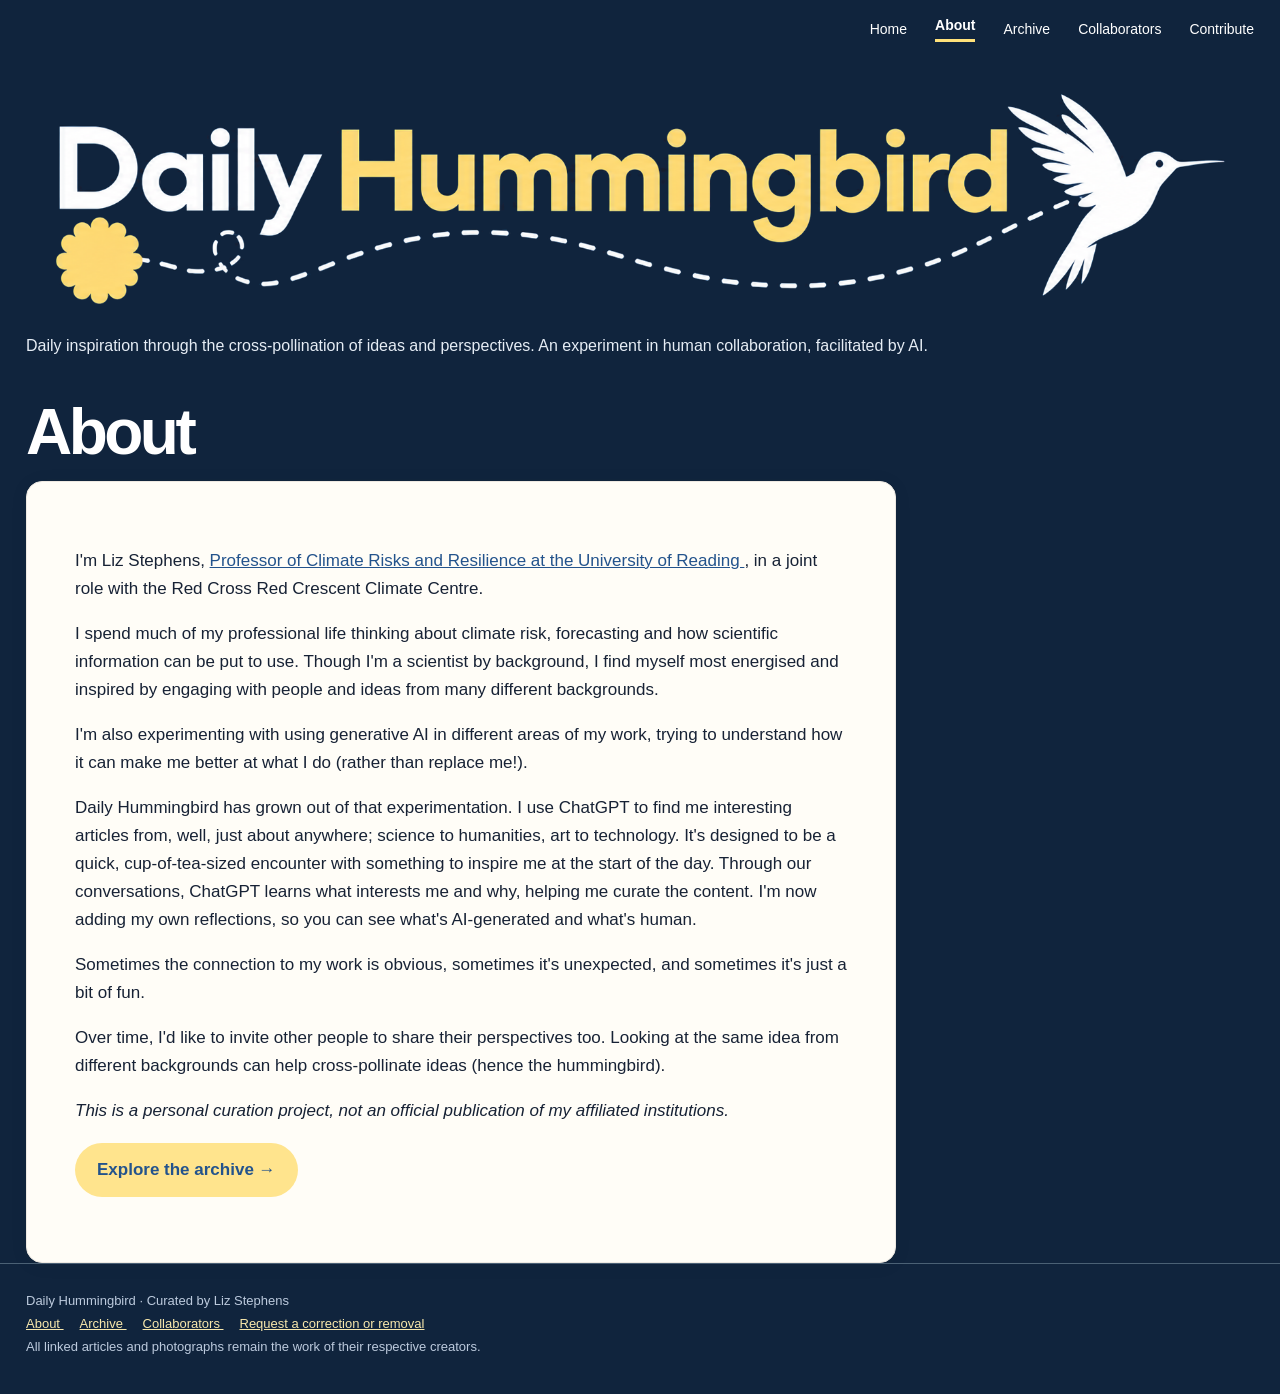
==== about.html @ 97ff9793 "Use transparent desktop and mobile hummingbird masthead assets" ====
<!doctype html>
<html lang="en">
  <head>
    <meta charset="utf-8">
    <meta name="viewport" content="width=device-width, initial-scale=1">
    <meta name="theme-color" content="#10243d">
    <link rel="stylesheet" href="styles.css">
    <title>
      About · Daily Hummingbird
    </title>
  </head>
  <body>
    <header>
      <nav class="topnav wrap" aria-label="Main navigation">
        <a href="index.html" data-nav="home">
          Home
        </a>
        <a href="about.html" data-nav="about">
          About
        </a>
        <a href="archive.html" data-nav="archive">
          Archive
        </a>
        <a href="collaborators.html" data-nav="collaborators">
          Collaborators
        </a>
        <a href="index.html#coming-soon">
          Contribute
        </a>
      </nav>
      <section class="masthead">
        <div class="wrap mast-inner">
          <div class="mast-words mast-image-words">
            <picture class="mast-banner">
              <source media="(max-width: 650px)" srcset="assets/hummingbird-mobile-transparent.png">
              <img src="assets/hummingbird-desktop-transparent.png" alt="Daily Hummingbird" width="1880" height="405">
            </picture>
            <p>Daily inspiration through the cross-pollination of ideas and perspectives. An experiment in human collaboration, facilitated by AI.</p>
          </div>
        </div>
      </section>
    </header>
    <main class="wrap">
      <h2 class="page-title">
        About
      </h2>
      <article class="copy-panel">
        <p>
          I'm Liz Stephens,
          <a href="https://research.reading.ac.uk/meteorology/people/liz-stephens/" target="_blank" rel="noopener noreferrer">
            Professor of Climate Risks and Resilience at the University of Reading
          </a>
          , in a joint role with the Red Cross Red Crescent Climate Centre.
        </p>
        <p>
          I spend much of my professional life thinking about climate risk, forecasting and how scientific information can be put to use. Though I'm a scientist by background, I find myself most energised and inspired by engaging with people and ideas from many different backgrounds.
        </p>
        <p>
          I'm also experimenting with using generative AI in different areas of my work, trying to understand how it can make me better at what I do (rather than replace me!).
        </p>
        <p>
          Daily Hummingbird has grown out of that experimentation. I use ChatGPT to find me interesting articles from, well, just about anywhere; science to humanities, art to technology. It's designed to be a quick, cup-of-tea-sized encounter with something to inspire me at the start of the day. Through our conversations, ChatGPT learns what interests me and why, helping me curate the content. I'm now adding my own reflections, so you can see what's AI-generated and what's human.
        </p>
        <p>
          Sometimes the connection to my work is obvious, sometimes it's unexpected, and sometimes it's just a bit of fun.
        </p>
        <p>
          Over time, I'd like to invite other people to share their perspectives too. Looking at the same idea from different backgrounds can help cross-pollinate ideas (hence the hummingbird).
        </p>
        <p>
          <em>
            This is a personal curation project, not an official publication of my affiliated institutions.
          </em>
        </p>
        <p>
          <a href="archive.html" class="pill">
            Explore the archive →
          </a>
        </p>
      </article>
    </main>
    <footer>
      <div class="wrap">
        Daily Hummingbird · Curated by Liz Stephens
        <br>
        <a href="about.html">
          About
        </a>
        <a href="archive.html">
          Archive
        </a>
        <a href="collaborators.html">
          Collaborators
        </a>
        <a href="contact.html">
          Request a correction or removal
        </a>
        <br>
        All linked articles and photographs remain the work of their respective creators.
      </div>
    </footer>
    <script>
      document.querySelector('[data-nav="about"]').setAttribute('aria-current','page')
    </script>
  </body>
</html>
---- styles.css ----
:root{--ink:#171b20;--violet:#665078;--green:#5a7854;--yellow:#ffd84e;--bg:#faf9f5;--line:#e5e0d9}*{box-sizing:border-box}body{margin:0;background:var(--bg);color:var(--ink);font-family:Arial,Helvetica,sans-serif}a{color:inherit}a:focus-visible,button:focus-visible,input:focus-visible{outline:3px solid #865aaa;outline-offset:3px}.wrap{max-width:1280px;margin:auto;padding:0 26px}.topnav{display:flex;justify-content:flex-end;align-items:center;gap:28px;min-height:58px;font-size:14px}.topnav a{text-decoration:none;color:#483e50}.topnav a[aria-current=page]{font-weight:700;border-bottom:3px solid var(--yellow);padding-bottom:6px}.masthead{background:linear-gradient(110deg,#fffbee 0%,#fffdf8 48%,#e9e6e7 100%);border-bottom:7px solid white;overflow:hidden}.mast-inner{min-height:245px;display:flex;align-items:center;position:relative}.mast-words{position:relative;z-index:2;max-width:670px;padding:30px 0}.mast-words h1{font-size:clamp(41px,5.4vw,76px);letter-spacing:-.065em;font-weight:500;line-height:1.03;margin:0 0 16px;white-space:nowrap}.mast-words p{line-height:1.4;margin:0;color:#61516e;max-width:660px;font-size:clamp(12px,1.3vw,16px)}.mast-illustration{position:absolute;right:-50px;top:0;width:54%;height:100%;background-image:url('assets/hummingbird-banner.png');background-size:cover;background-position:center;opacity:.96}.mast-illustration:before{content:'';position:absolute;inset:0;background:linear-gradient(90deg,#fffbee 0%,transparent 42%)}.mast-inner:after{content:'';position:absolute;bottom:-65px;left:29%;width:210px;height:120px;border-radius:50%;background:#cae0ad70;transform:rotate(-15deg)}main{padding-top:28px;padding-bottom:48px}.feature,.small-card,.copy-panel{background:#fff;border:1px solid #eee9e2;border-radius:16px;box-shadow:0 2px 18px #302b2410;overflow:hidden}.feature{display:grid;grid-template-columns:52% 48%;min-height:460px}.feature-image{position:relative;min-height:445px;background:#e8e7df}.feature-image img{height:100%;width:100%;object-fit:cover;display:block}.visual-placeholder{height:100%;min-height:220px;display:flex;align-items:center;justify-content:center;background:linear-gradient(160deg,#b4cfdb,#708f9e 60%,#a1b9a8);color:#fff;position:relative;overflow:hidden}.visual-placeholder:after{content:'≈ ≈ ≈';font-size:66px;letter-spacing:.3em;position:absolute;bottom:5%;left:8%;color:#dcecf0b0}.visual-placeholder span{font-family:Georgia,serif;font-size:clamp(30px,5vw,72px);opacity:.85}.visual-caption{position:absolute;bottom:0;background:#fffdf7e8;left:0;right:0;padding:8px 12px;font-size:11px;color:#514d55}.visual-caption a{color:#514d55}.feature-content{padding:clamp(24px,3vw,45px);display:flex;flex-direction:column;align-items:flex-start}.kicker{font-size:12px;letter-spacing:.22em;text-transform:uppercase;color:#557049;font-weight:700}.kicker:after{content:'';display:block;width:48px;height:3px;background:var(--yellow);margin:14px 0 23px}.feature h2{font-weight:500;font-size:clamp(33px,3.8vw,58px);letter-spacing:-.055em;line-height:1.03;margin:0 0 17px}.feature .summary{font-size:clamp(16px,1.65vw,20px);color:#51475c;line-height:1.47;margin:0 0 22px}.thoughts{border-top:1px solid var(--line);padding-top:19px;width:100%;margin-bottom:22px}.thoughts h3{margin:0 0 12px;color:#885ab2;text-transform:uppercase;letter-spacing:.2em;font-size:12px}.thoughts p{margin:0;line-height:1.45;color:#3f3348;font-size:clamp(17px,1.65vw,22px)}.pill{display:inline-block;background:var(--yellow);padding:13px 22px;border-radius:40px;text-decoration:none;font-weight:700;white-space:normal}.pill:hover{background:#f5c831}.feature .pill{margin-top:auto}.meta{color:#6a6870;font-size:12px;margin:10px 0}.below{display:grid;grid-template-columns:1fr 1fr;gap:18px;margin-top:18px}.small-card{padding:24px;min-height:235px}.small-card h3{margin:0 0 20px;font-size:12px;text-transform:uppercase;letter-spacing:.21em;color:#60734d}.small-card h3.purple{color:#875db5}.archive-preview{display:flex;gap:21px}.archive-preview .thumb{width:36%;min-height:165px;border-radius:9px;overflow:hidden;flex-shrink:0}.archive-preview .thumb img{width:100%;height:100%;object-fit:cover}.archive-preview h4{font-weight:500;font-size:24px;letter-spacing:-.04em;margin:4px 0 10px}.archive-preview p,.small-card p{line-height:1.5;color:#675a72;margin:0 0 14px}.small-card a{color:#45633b;font-weight:bold;text-decoration:none}.seed{font-size:65px;color:#7d9a70;margin:0 22px 0 5px}.coming{display:flex;gap:12px;align-items:center}.archive-tags{display:flex;flex-wrap:wrap;gap:10px;margin:30px 0}.tag{border:1px solid #d8d3df;background:white;color:#61516e;text-decoration:none;border-radius:32px;padding:8px 13px;font-size:13px}.tag:hover{border-color:#907cad;background:#f5f1f8}footer{border-top:1px solid var(--line);padding:25px 0 35px;font-size:13px;color:#625d62;line-height:1.8}footer a{margin-right:16px}.page-title{font-size:clamp(35px,5vw,64px);letter-spacing:-.055em;font-weight:500;margin:15px 0 12px}.lead{font-size:19px;max-width:750px;color:#5b4f61;line-height:1.55}.archive-controls{margin:25px 0;display:flex;gap:12px;flex-wrap:wrap}input[type=search]{padding:13px 15px;border:1px solid #d2cddd;border-radius:8px;background:#fff;min-width:280px;font-size:15px}.entry-grid{display:grid;grid-template-columns:repeat(2,minmax(0,1fr));gap:18px}.entry{background:#fff;border:1px solid #ece7e0;padding:22px;border-radius:14px}.entry h2{font-size:29px;font-weight:500;letter-spacing:-.03em;margin:8px 0}.entry p{line-height:1.5}.entry .thumb{height:210px;margin:-22px -22px 16px}.entry .thumb img{width:100%;height:100%;object-fit:cover;border-radius:14px 14px 0 0}.entry blockquote{margin:13px 0;padding:12px 15px;border-left:3px solid #9972ba;background:#f9f6fb}.copy-panel{padding:clamp(24px,4vw,48px);max-width:870px;line-height:1.65}.copy-panel p{font-size:17px}.fine{font-size:12px;color:#6a6470}.hidden{display:none!important}@media(max-width:850px){.mast-words{max-width:68%}.mast-words h1{white-space:normal}.mast-illustration{width:55%;right:-80px}.feature{grid-template-columns:1fr}.feature-image{height:310px;min-height:310px}.below{grid-template-columns:1fr}}@media(max-width:520px){.wrap{padding:0 17px}.topnav{min-height:50px;gap:15px;font-size:12px}.mast-inner{min-height:225px}.mast-words{max-width:90%;padding:26px 0 90px}.mast-words h1{font-size:43px}.mast-words p{font-size:12px;max-width:320px}.mast-illustration{opacity:.5;width:85%;right:-155px;background-position:center}.mast-illustration:before{background:linear-gradient(90deg,#fffbee 5%,transparent 85%)}.feature-image{height:250px;min-height:250px}.feature-content{padding:23px}.below{gap:12px}.small-card{padding:18px}.archive-preview .thumb{width:35%;min-height:135px}.entry-grid{grid-template-columns:1fr}.coming{align-items:flex-start}}

/* Editorial provenance labels: only change requested for the featured story. */
.discovery{width:100%;margin:0 0 19px}.section-heading{display:flex;align-items:baseline;gap:10px;flex-wrap:wrap;margin-bottom:12px}.section-heading h3{margin:0;font-size:14px;font-weight:750;letter-spacing:.015em;color:#4d6c48}.source-label{font-size:10px;text-transform:uppercase;letter-spacing:.13em;color:#77717e;font-weight:700}.discovery .summary{margin:0!important}.thoughts .section-heading h3{color:#885ab2;font-size:14px;text-transform:none;letter-spacing:0}.thoughts .section-heading{margin-bottom:12px}.archive-discovery strong,.entry blockquote strong{font-size:14px}.archive-discovery small,.entry blockquote small{font-size:11px;letter-spacing:.02em;color:#736e76;font-weight:normal}.archive-discovery p{color:#594c60}

/* Publication identity: navy wrapper; consistent warm feature. */
:root{--ink:#111c2b;--bg:#10243d;--line:#4b6175;--yellow:#ffe48d}
body{background:var(--bg);color:#fff;font-family:Arial,Helvetica,sans-serif}
.topnav a{color:#fff}.topnav a[aria-current=page]{border-color:#ffe17a}
.masthead{background:transparent;border-bottom:0}.mast-inner{min-height:235px;align-items:flex-start}.mast-words{padding:34px 0 15px;max-width:100%;z-index:2}.mast-words h1{font-weight:800;font-size:clamp(42px,6.3vw,88px);letter-spacing:-.065em;white-space:normal;margin:0}.mast-words h1 em{font-style:normal;color:#ffe17a}.mast-words p{color:#e6edf5;font-size:clamp(12px,1.3vw,16px);max-width:700px;line-height:1.5;margin-top:38px}.mast-inner:after{display:none}.flight-art{position:absolute;inset:0;width:100%;height:100%;z-index:1;pointer-events:none;overflow:visible}
.feature{background:#ffe8a1;color:#121925;border:0;display:grid;grid-template-columns:1fr 1fr;min-height:0;box-shadow:none;border-radius:11px}
.feature-content{grid-column:1;grid-row:1;padding:32px;justify-content:flex-start}.feature-image{grid-column:2;grid-row:1;min-height:330px;margin:28px 28px 28px 0;border-radius:6px;overflow:hidden;background:#e5dbc0}.feature-image img{height:100%;object-fit:cover}.feature h2{font-weight:750;font-size:clamp(36px,4.3vw,62px);letter-spacing:-.04em;margin:6px 0 18px}.feature .kicker{color:#17253b;font-weight:500;letter-spacing:.08em}.feature .kicker:after{display:none}.feature-deck{font-size:clamp(17px,2vw,24px);line-height:1.5}.feature-content .pill{margin-top:18px;background:#10243d;color:#fff;align-self:flex-start}.topic-tags{display:flex;gap:8px;flex-wrap:wrap;margin-bottom:14px}.topic-tags .tag{background:#fff5d1;border-color:#d4bb77;color:#202638;padding:5px 11px}.feature-details{grid-column:1/-1;display:grid;grid-template-columns:1fr 1fr;gap:30px;padding:28px 32px 15px;border-top:1px solid #c6af73;margin:0 24px}.feature-details .discovery,.feature-details .thoughts{width:auto;border:0;padding:0;margin:0 0 14px}.feature-details .thoughts{border-left:1px solid #c6af73;padding-left:28px}.feature-details .section-heading{display:block}.feature-details .section-heading h3{color:#151d2d!important;text-transform:none!important;letter-spacing:-.02em!important;font-size:27px!important;margin:0 0 5px!important}.feature-details .source-label{display:block;color:#4a4850;font-size:11px}.feature-details .summary,.feature-details .thoughts p{font-size:16px;color:#172232;line-height:1.62}.feature>.meta{grid-column:1/-1;margin:0;padding:4px 32px 25px;color:#4f4c4d}.feature>.meta a{color:#172637}
.below .small-card{background:transparent;color:white;border:1px solid #4c6178;box-shadow:none}.below .small-card h3,.below .small-card h3.purple{color:white;font-size:26px;letter-spacing:-.03em;text-transform:none}.archive-preview h4{font-weight:750}.archive-preview p,.small-card p{color:#d9e2ed}.small-card a{color:#ffe17a}.archive-tags .tag{color:#1d2735}.small-card .seed{color:#ffe17a}footer{color:#bccadd}footer a{color:#f8e8ac}.page-title{font-weight:750}.lead{color:#dbe6ef}.entry,.copy-panel{color:#172235;background:#fffdf7}.entry h2{font-weight:750}.entry .tag{color:#1c2730}.fine{color:#b2b8c4}.entry .fine{color:#555}.copy-panel a{color:#23538c}
@media(max-width:850px){.mast-inner{min-height:220px}.flight-art{opacity:.9}.mast-words p{margin-top:40px}.feature-image{min-height:270px;margin:20px}.feature-content{padding:24px}.feature-details{gap:16px;margin:0 14px;padding:20px 12px}}
@media(max-width:620px){.mast-inner{min-height:205px}.mast-words{padding-top:34px}.mast-words h1{font-size:clamp(40px,9vw,63px)}.mast-words p{margin-top:38px;max-width:93%}.flight-art{top:18px;height:160px}.feature{grid-template-columns:1fr}.feature-content,.feature-image,.feature-details,.feature>.meta{grid-column:1}.feature-content{grid-row:1}.feature-image{grid-row:2;margin:0 18px 18px;min-height:220px}.feature-details{grid-row:3;grid-template-columns:1fr}.feature-details .thoughts{border-left:0;border-top:1px solid #c6af73;padding:15px 0 0}.feature>.meta{grid-row:4}.below{grid-template-columns:1fr}}

/* Masthead refinements: keep dashed flight underline clear of curator credit */
.mast-inner{min-height:260px}
.mast-words{padding-top:28px;padding-bottom:32px}
.mast-words h1{font-weight:650!important;font-size:clamp(42px,5.8vw,78px)!important;line-height:1.06}
.mast-words p{position:relative;z-index:3;margin-top:65px!important;max-width:800px}
.flight-art{top:-3px;height:205px;overflow:visible}
@media(max-width:620px){.mast-inner{min-height:255px}.mast-words h1{font-size:clamp(36px,8vw,56px)!important}.mast-words p{margin-top:65px!important}.flight-art{top:22px;height:145px}}

/* Brand masthead letter spacing */
.mast-words h1{letter-spacing:.012em!important}

/* Original story first; reflections hidden until readers choose to reveal them. */
.original-heading{font-size:15px;letter-spacing:.02em;margin:9px 0 5px;color:#23344c}
.feature-deck{margin:6px 0 12px}
.source-links{display:flex;flex-wrap:wrap;gap:8px 16px;line-height:1.6;font-size:14px;margin:3px 0 12px}
.source-links a{color:#173a64;text-underline-offset:3px}
.feature-details{align-items:start}
.reveal{min-width:0;border:1px solid #c9af70;border-radius:8px;overflow:hidden;background:#fff0bd;color:#18253a}
.reveal summary{cursor:pointer;list-style:none;display:flex;align-items:center;justify-content:space-between;gap:12px;padding:17px 19px}
.reveal summary::-webkit-details-marker{display:none}
.reveal summary:focus-visible{outline:3px solid #805a98;outline-offset:-3px}
.reveal-title{font-size:25px;font-weight:700;line-height:1.2}
.reveal-title small{font-size:11px;letter-spacing:.035em;font-weight:500;display:block;margin-top:6px;color:#4f5260}
.reveal-action{white-space:nowrap;border:1px solid #63718a;border-radius:25px;padding:7px 11px;font-size:13px;font-weight:650}
.reveal-action span[aria-hidden]{display:inline-block;margin-left:4px;transition:transform .2s}
.reveal-open{display:none}
.reveal[open] .reveal-open{display:inline}
.reveal[open] .reveal-closed{display:none}
.reveal[open] .reveal-action span[aria-hidden]{transform:rotate(180deg)}
.reveal-body{border-top:1px solid #c9af70;padding:5px 19px 18px}
.reveal-body p{font-size:16px;line-height:1.65;margin:12px 0 0}
.entry .original-heading{margin:12px 0 3px}
.entry .source-links{margin:8px 0 14px}
.archive-reveals{display:grid;gap:10px;margin:14px 0}
.entry .reveal{background:#fff3cb}
.entry .reveal-title{font-size:20px}
.entry .reveal summary{padding:13px 15px}
.entry .reveal-body{padding:3px 15px 15px}
@media(max-width:620px){.feature-details{grid-template-columns:1fr}.reveal-title{font-size:22px}.reveal summary{padding:15px}}

/* Keep the two collapsible cards independent of the previous open-column styles. */
.feature-details .reveal.discovery,.feature-details .reveal.thoughts{width:100%;margin:0;padding:0;border:1px solid #c9af70;border-radius:8px}
.feature-details .reveal.thoughts{border-left:1px solid #c9af70}
.feature-details .reveal .reveal-body p{font-size:16px;line-height:1.65;margin:12px 0 0;color:#18253a}
@media(max-width:620px){.feature-details .reveal.thoughts{padding:0;border:1px solid #c9af70}}

/* Collaborators: a responsive deck with a highlighted first card. */
.collaborator-grid{display:grid;grid-template-columns:repeat(3,minmax(0,1fr));gap:22px;align-items:stretch;margin:30px 0 18px}
.collaborator-card{background:#fffdf7;border-radius:12px;overflow:hidden;color:#172235;box-shadow:0 4px 15px #00000014;display:flex;flex-direction:column;min-height:370px}
.collaborator-card.founder{background:#ffe8a1}
.collaborator-photo{height:235px;background:#e8e8e4;display:flex;align-items:center;justify-content:center;overflow:hidden}
.collaborator-card.founder .collaborator-photo{background:#f2d78b}
.collaborator-photo img{width:100%;height:100%;object-fit:cover}
.collaborator-photo.placeholder span{font-size:54px;font-weight:600;color:#765b24;letter-spacing:.1em}
.collaborator-info{padding:22px 24px 25px}
.collaborator-info h3{font-size:27px;line-height:1.15;margin:0 0 11px;letter-spacing:-.035em}
.collaborator-info h3 a{text-decoration:none;border-bottom:1px solid currentColor}
.collaborator-info h3 a:hover{text-decoration:underline}
.collaborator-info p{margin:0 0 8px;line-height:1.45;font-size:15px}
.collaborator-info .affiliation{font-size:13px;color:#48576a}
.collaborator-note{display:block;font-size:11px;letter-spacing:.13em;text-transform:uppercase;font-weight:700;margin-top:19px;color:#35455c}
@media(max-width:900px){.collaborator-grid{grid-template-columns:repeat(2,minmax(0,1fr))}}
@media(max-width:600px){.collaborator-grid{grid-template-columns:1fr}.collaborator-photo{height:240px}.mast-words h1{font-size:clamp(33px,7.8vw,52px)!important}}

/* Reflection cards form a two-column deck where space allows; any number of
   approved contributor cards can follow AI Reflection and My Thoughts. */
.feature-details{display:grid;grid-template-columns:repeat(2,minmax(0,1fr));align-items:start;gap:18px}
.feature-details .reveal.discovery,.feature-details .reveal.thoughts,.feature-details .reveal.contributor{width:100%;margin:0;padding:0;border:1px solid #c9af70;border-radius:8px}
.feature-details .reveal.contributor{background:#fff0bd}
.archive-reveals{display:grid;grid-template-columns:repeat(2,minmax(0,1fr));align-items:start;gap:12px}
@media(max-width:700px){.feature-details,.archive-reveals{grid-template-columns:1fr}}

/* Static masthead artwork, with a separate mobile composition. */
.mast-inner{min-height:0;display:block}
.mast-image-words{padding:8px 0 27px;max-width:100%;width:100%}
.mast-banner{display:block;width:100%}
.mast-banner img{display:block;width:100%;height:auto;object-fit:contain}
.mast-image-words p{margin:0!important;max-width:900px;line-height:1.5}
@media(max-width:650px){
 .mast-image-words{padding:8px 0 24px}
 .mast-banner{width:100%}
 .mast-image-words p{margin:0!important}
}

/* Full-bleed static masthead: do not constrain banner to .wrap max-width. */
.masthead .mast-inner.wrap{max-width:none;padding-left:0;padding-right:0;width:100%}
.masthead .mast-image-words{padding:0 0 22px!important;width:100%;max-width:none}
.masthead .mast-banner{width:100%;max-width:none;display:block;line-height:0}
.masthead .mast-banner img{display:block;width:100%;max-width:100%;height:auto;object-fit:contain}
.masthead .mast-image-words p{padding:0 26px;margin:0 auto!important;max-width:1280px}
@media(max-width:650px){.masthead .mast-image-words p{padding:0 17px}}
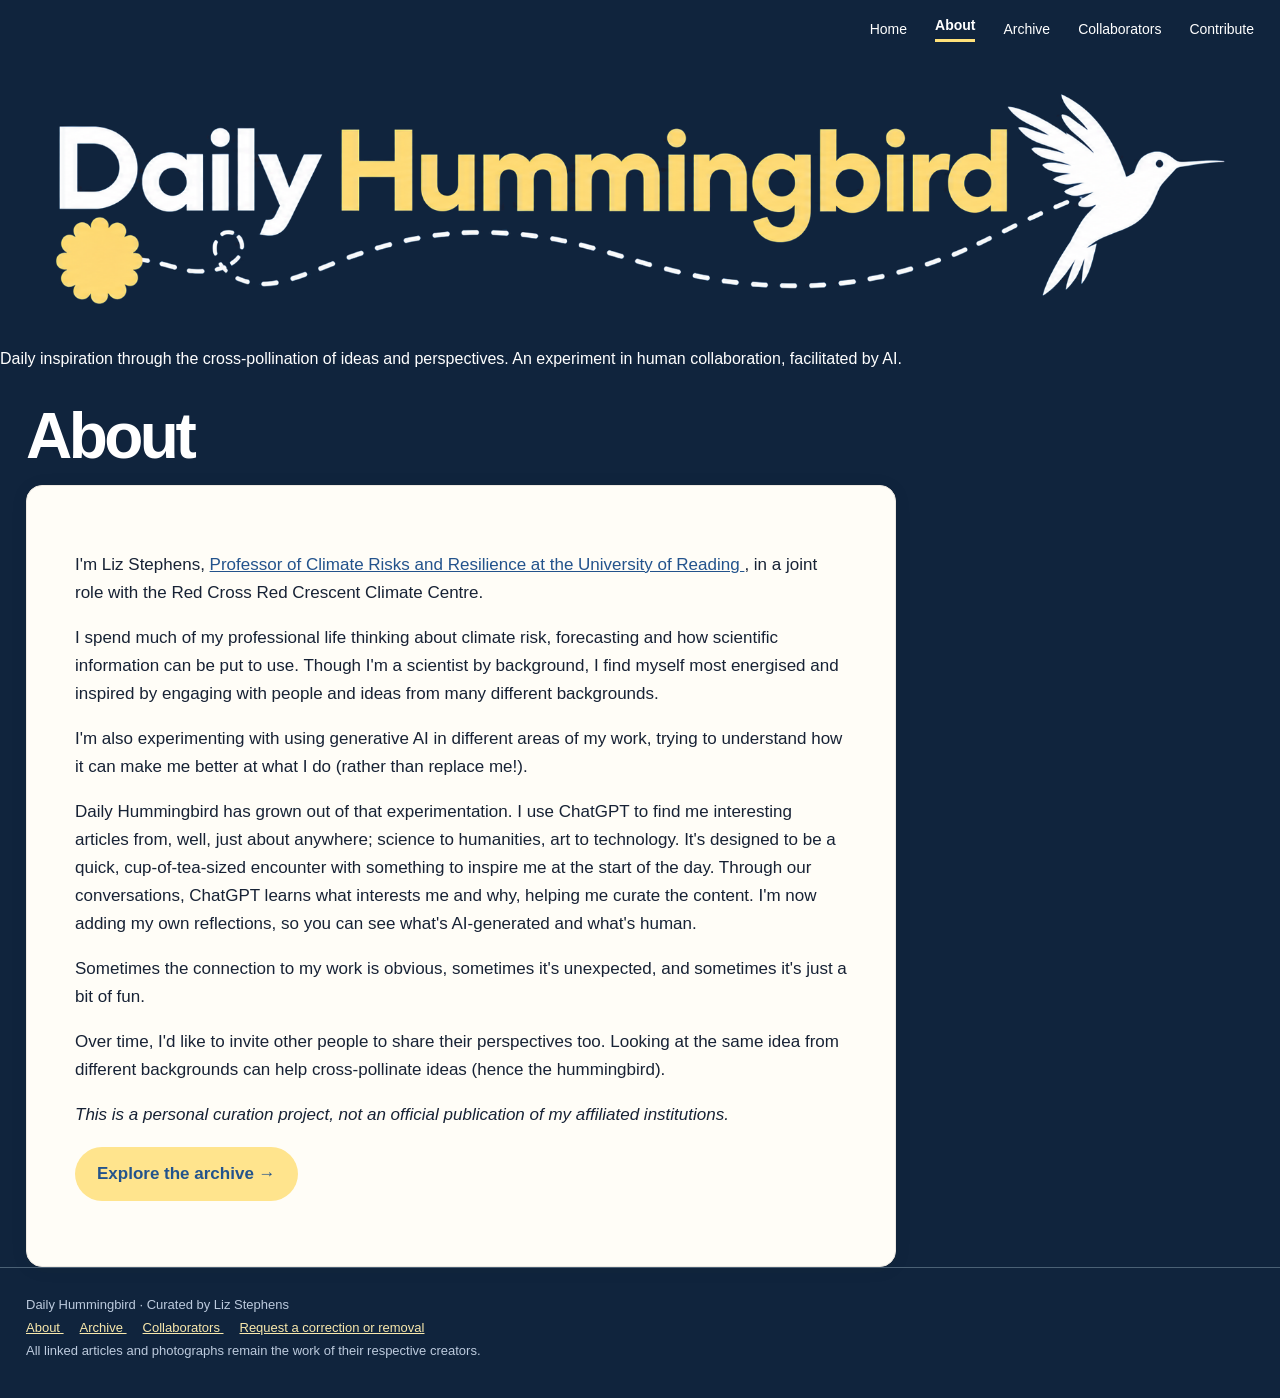
==== commit ff7fedb1: "Remove legacy masthead layout constraints and size image responsively" ====
--- a/about.html
+++ b/about.html
@@ -29,14 +29,12 @@
         </a>
       </nav>
       <section class="masthead">
-        <div class="wrap mast-inner">
-          <div class="mast-words mast-image-words">
-            <picture class="mast-banner">
-              <source media="(max-width: 650px)" srcset="assets/hummingbird-mobile-transparent.png">
-              <img src="assets/hummingbird-desktop-transparent.png" alt="Daily Hummingbird" width="1880" height="405">
-            </picture>
-            <p>Daily inspiration through the cross-pollination of ideas and perspectives. An experiment in human collaboration, facilitated by AI.</p>
-          </div>
+        <div class="responsive-masthead">
+          <picture class="responsive-masthead-picture">
+            <source media="(max-width: 650px)" srcset="assets/hummingbird-mobile-transparent.png">
+            <img src="assets/hummingbird-desktop-transparent.png" alt="Daily Hummingbird" style="display:block;width:100%;max-width:100%;height:auto;">
+          </picture>
+          <p class="responsive-masthead-tagline">Daily inspiration through the cross-pollination of ideas and perspectives. An experiment in human collaboration, facilitated by AI.</p>
         </div>
       </section>
     </header>
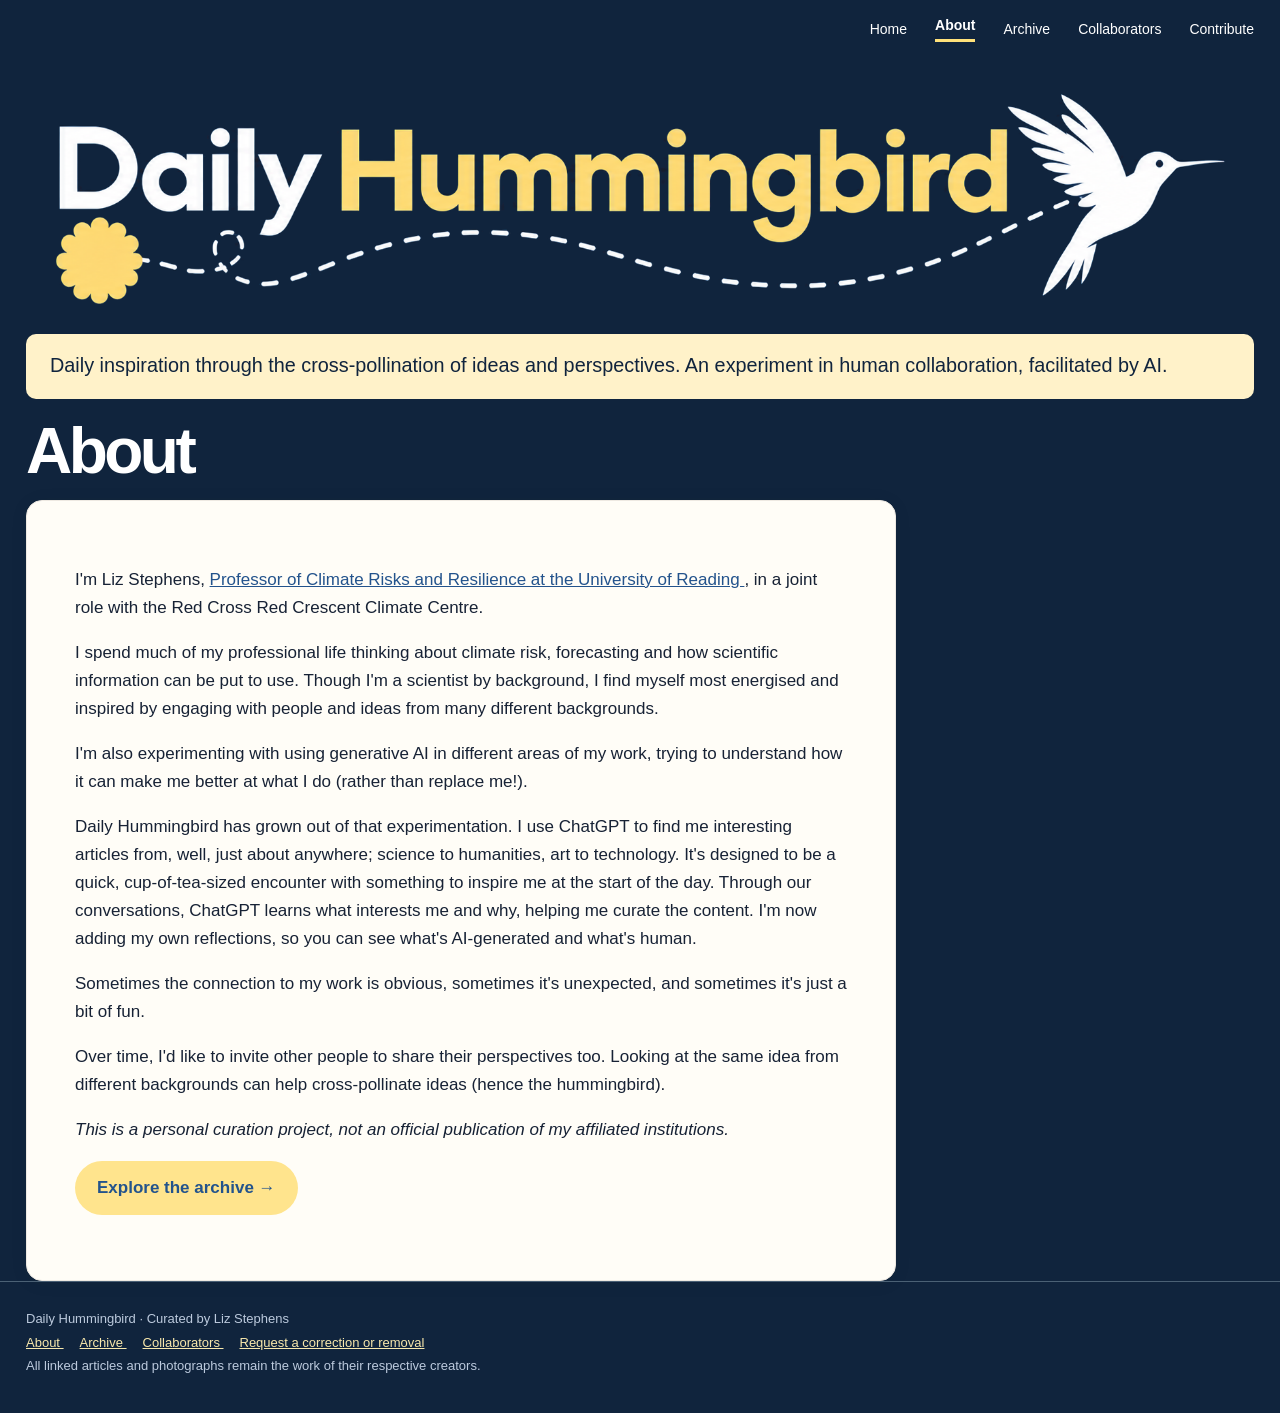
==== commit b569a302: "Set navy hummingbird favicon on every page" ====
--- a/about.html
+++ b/about.html
@@ -4,6 +4,7 @@
     <meta charset="utf-8">
     <meta name="viewport" content="width=device-width, initial-scale=1">
     <meta name="theme-color" content="#10243d">
+    <link rel="icon" type="image/svg+xml" href="assets/favicon.svg">
     <link rel="stylesheet" href="styles.css">
     <title>
       About · Daily Hummingbird
--- a/styles.css
+++ b/styles.css
@@ -106,3 +106,108 @@
 .masthead .mast-banner img{display:block;width:100%;max-width:100%;height:auto;object-fit:contain}
 .masthead .mast-image-words p{padding:0 26px;margin:0 auto!important;max-width:1280px}
 @media(max-width:650px){.masthead .mast-image-words p{padding:0 17px}}
+
+/* Isolated full-width masthead, without legacy wrap/word constraints */
+.responsive-masthead{display:block;width:100%;max-width:none;margin:0;padding:0}
+.responsive-masthead-picture{display:block;width:100%;max-width:none;line-height:0}
+.responsive-masthead-picture img{display:block;width:100%;max-width:100%;height:auto}
+.responsive-masthead-tagline{box-sizing:border-box;width:100%;max-width:1280px;margin:0 auto;padding:0 26px 22px;color:#e6edf5;font-size:clamp(12px,1.3vw,16px);line-height:1.5}
+@media(max-width:650px){.responsive-masthead-tagline{padding:0 17px 22px}}
+
+/* October editorial refinement: quieter, unboxed perspectives */
+.feature .kicker{font-size:13px;letter-spacing:.055em;text-transform:none;margin:0 0 10px;color:#39445b}
+.feature .feature-deck{font-size:clamp(17px,1.65vw,21px);line-height:1.63;margin:20px 0 17px}
+.feature .feature-details{border-top:0;margin:0 24px;padding:22px 12px 17px;gap:16px 28px}
+.feature-details .reveal.discovery,.feature-details .reveal.thoughts,.feature-details .reveal.contributor,
+.archive-reveals .reveal{border:0;border-radius:9px;background:#fff1c5;overflow:hidden;box-shadow:none}
+.reveal summary{padding:20px 23px;min-height:78px;transition:background-color .18s}
+.reveal summary:hover{background:#fff6d8}
+.reveal-title,.entry .reveal-title{font-size:clamp(20px,2.1vw,24px);font-weight:600;letter-spacing:-.025em}
+.reveal-title small{display:none}
+.reveal-action{font-size:25px;line-height:1;padding:0;border:0;border-radius:0;font-weight:400;display:inline-block;transition:transform .18s;flex-shrink:0}
+.reveal[open] .reveal-action{transform:rotate(180deg)}
+.reveal-body{border-top:1px solid #dfcea2;padding:0 23px 19px}
+.feature-details .reveal .reveal-body p{font-size:16px;line-height:1.72;max-width:65ch}
+.feature .feature-image{background:transparent;border-radius:0;overflow:visible;display:flex;flex-direction:column;min-height:0;height:auto}
+.feature .feature-image>img{display:block;width:100%;height:auto;max-height:440px;object-fit:cover;border-radius:9px}
+.feature .visual-caption{position:static;display:block;background:transparent;padding:9px 2px 0;color:#6e654f;font-size:11px;line-height:1.4}
+.feature .visual-caption a{color:#6e654f;text-decoration:none;border-bottom:1px solid #c9b888}
+.feature .visual-caption a:hover{text-decoration:underline}
+@media(max-width:700px){.feature .feature-details{grid-template-columns:1fr;margin:0 12px;padding:14px 6px 12px}.reveal summary{min-height:66px;padding:17px 18px}.feature .feature-image{margin:0 18px 18px}.feature .feature-image>img{max-height:none}}
+
+/* Homepage secondary panels: soft navy surfaces without borders */
+.below .small-card{background:#203751;border:0;box-shadow:none;border-radius:12px}
+.below .small-card:hover{background:#253d58}
+
+/* Final editorial spacing and disclosure refinements */
+.feature-content h2{margin-bottom:5px}
+.feature .feature-deck{margin-top:8px}
+.feature .topic-tags{margin-bottom:0}
+.feature .source-links{font-size:clamp(17px,1.65vw,21px);line-height:1.63;margin-top:4px}
+.feature .source-links a{font-size:inherit}
+.reveal summary{align-items:center}
+.reveal-action{display:flex;align-items:center;justify-content:center;width:24px;height:24px;line-height:1;flex-shrink:0}
+.reveal-action svg{display:block;width:20px;height:20px}
+
+/* Compact editorial collaborator profiles */
+.collaborator-grid-refined{display:grid;grid-template-columns:repeat(2,minmax(0,1fr));gap:20px;align-items:stretch;margin:24px 0 42px}
+.collaborator-grid-refined .collaborator-profile{display:flex;flex-direction:row;align-items:flex-start;gap:18px;min-height:0;padding:25px;background:#203751;color:#f8fbff;border:0;border-radius:12px;box-shadow:none}
+.collaborator-grid-refined .collaborator-avatar{display:block;flex:0 0 76px;width:76px;height:76px;object-fit:cover;border-radius:50%;background:#354d68}
+.collaborator-grid-refined .collaborator-info{padding:0;min-width:0}
+.collaborator-grid-refined .collaborator-note{display:block;margin:0 0 10px;color:#c7d4e2;font-size:11px;font-weight:600;letter-spacing:.07em;text-transform:uppercase;line-height:1.35}
+.collaborator-grid-refined .collaborator-info h3{margin:0 0 8px;font-size:23px;line-height:1.18;font-weight:650;letter-spacing:-.025em}
+.collaborator-grid-refined .collaborator-info h3 a{text-decoration:none;border-bottom:0;color:inherit}
+.collaborator-grid-refined .collaborator-info h3 a:hover{text-decoration:underline;text-underline-offset:4px}
+.collaborator-grid-refined .collaborator-info p:not(.collaborator-note){margin:0;font-size:14px;line-height:1.55;color:#dce5ef}
+@media(max-width:760px){.collaborator-grid-refined{grid-template-columns:1fr;gap:14px}.collaborator-grid-refined .collaborator-profile{padding:20px;gap:16px}.collaborator-grid-refined .collaborator-avatar{width:66px;height:66px;flex-basis:66px}}
+
+/* Final collaborators layout: compact cards in a growing three-column grid. */
+.collaborator-grid-refined{grid-template-columns:repeat(3,minmax(0,1fr));gap:18px;align-items:stretch}
+.collaborator-grid-refined .collaborator-profile{padding:20px;gap:14px}
+.collaborator-grid-refined .collaborator-avatar{width:64px;height:64px;flex:0 0 64px}
+.collaborator-grid-refined .collaborator-info h3{font-size:21px;font-weight:600}
+.collaborator-grid-refined .collaborator-info h3 a{text-decoration:none;border-bottom:0}
+.collaborator-grid-refined .collaborator-info h3 a:hover,.collaborator-grid-refined .collaborator-info h3 a:focus-visible{text-decoration:underline;text-underline-offset:4px}
+@media(max-width:980px){.collaborator-grid-refined{grid-template-columns:repeat(2,minmax(0,1fr))}}
+@media(max-width:650px){.collaborator-grid-refined{grid-template-columns:1fr}.collaborator-grid-refined .collaborator-avatar{width:56px;height:56px;flex-basis:56px}}
+
+/* Unified editorial rhythm across home and archive */
+.responsive-masthead-tagline{font-size:clamp(16px,1.55vw,21px);line-height:1.5;padding-bottom:25px}
+.feature{color:#10243d}
+.feature .feature-content{padding:32px}
+.feature .feature-content h2,.feature .feature-deck,.feature .source-links,.feature .kicker{color:#10243d}
+.feature .feature-image{margin:28px 32px 28px 0}
+.feature .feature-details{margin:0;padding:18px 32px 18px;gap:16px 24px}
+.feature .feature-deck{margin-top:8px}
+.feature .source-links a{color:#10243d}
+.entry-grid{display:grid;grid-template-columns:1fr;gap:24px}
+.archive-feature{width:100%}
+.archive-feature .feature-image>img{max-height:440px}
+.archive-feature .meta{font-size:12px}
+@media(max-width:700px){
+ .responsive-masthead-tagline{font-size:16px;padding:0 17px 24px}
+ .feature .feature-content{padding:23px}
+ .feature .feature-image{margin:0 23px 20px}
+ .feature .feature-details{margin:0;padding:10px 23px 18px;grid-template-columns:1fr}
+}
+
+/* Tagline as a quiet editorial strip aligned with the main feature card. */
+.responsive-masthead-tagline{
+  box-sizing:border-box;
+  width:calc(100% - 52px);
+  max-width:1228px;
+  margin:0 auto 0;
+  padding:17px 24px 18px;
+  background:#fff2c9;
+  border-radius:10px;
+  color:#10243d;
+  font-size:clamp(16px,1.55vw,20px);
+  line-height:1.5;
+}
+@media(max-width:520px){
+  .responsive-masthead-tagline{
+    width:calc(100% - 34px);
+    padding:15px 17px 16px;
+    font-size:16px;
+  }
+}
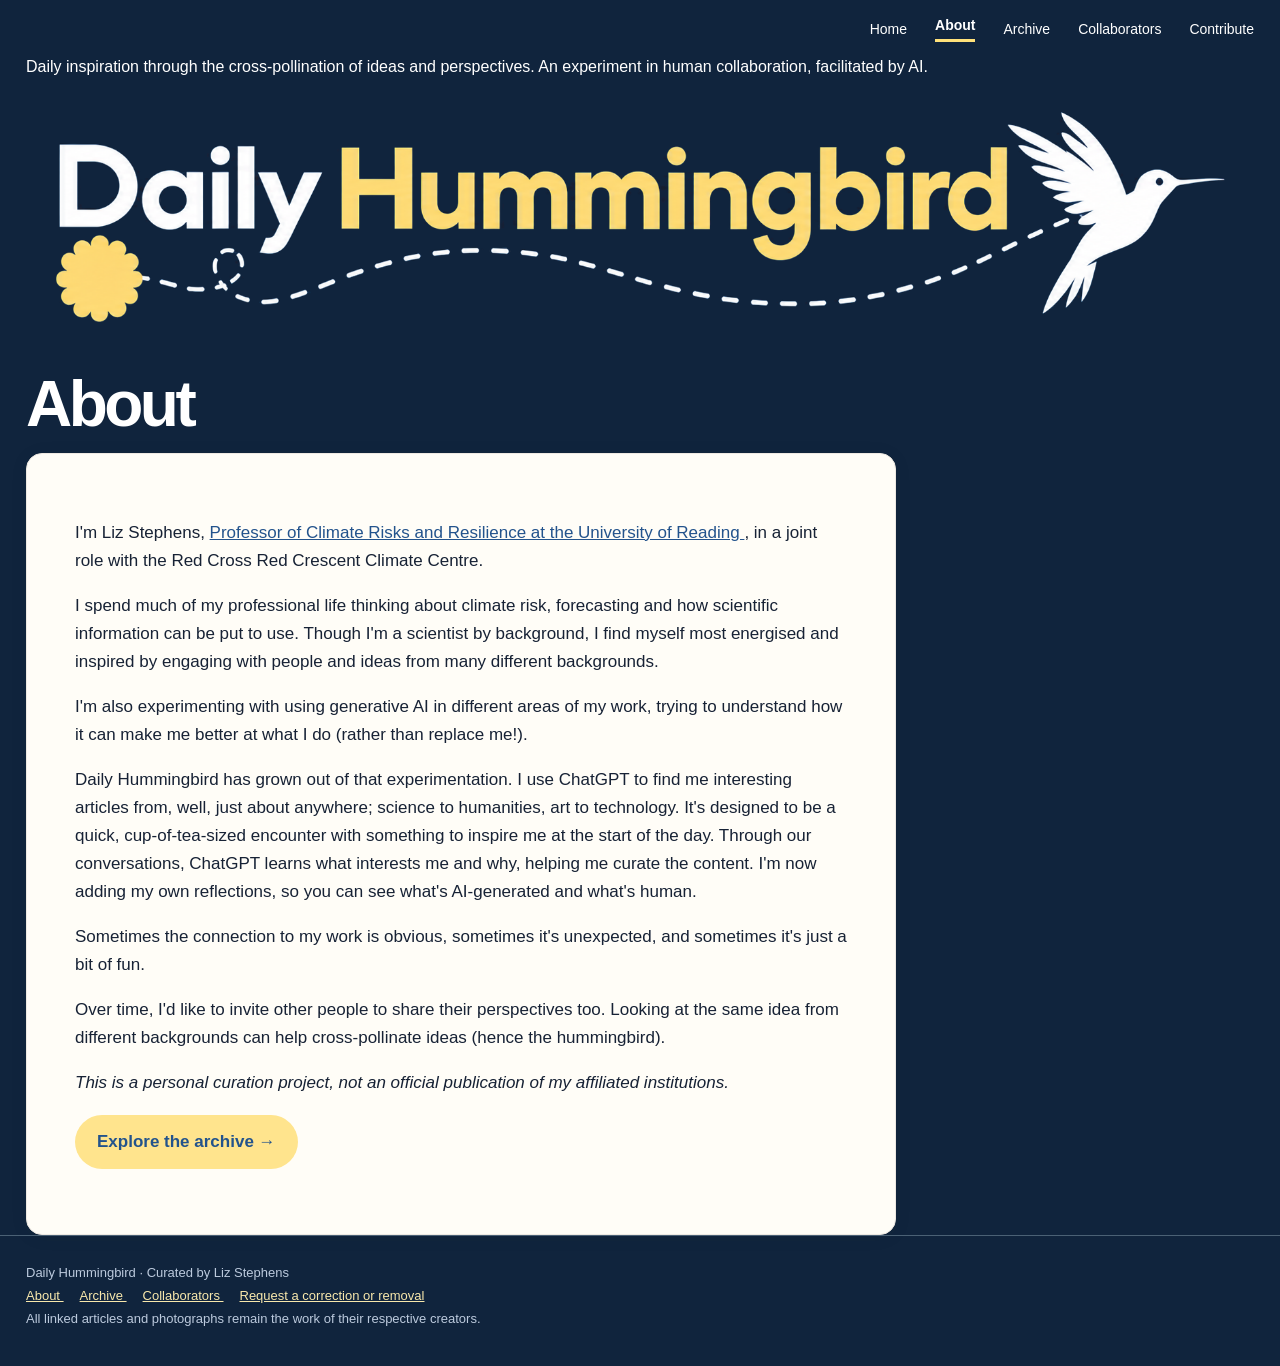
==== commit 0441106d: "Move italic tagline beneath main navigation" ====
--- a/about.html
+++ b/about.html
@@ -29,13 +29,14 @@
           Contribute
         </a>
       </nav>
+      <p class="header-tagline wrap">Daily inspiration through the cross-pollination of ideas and perspectives. An experiment in human collaboration, facilitated by AI.</p>
       <section class="masthead">
         <div class="responsive-masthead">
           <picture class="responsive-masthead-picture">
             <source media="(max-width: 650px)" srcset="assets/hummingbird-mobile-transparent.png">
             <img src="assets/hummingbird-desktop-transparent.png" alt="Daily Hummingbird" style="display:block;width:100%;max-width:100%;height:auto;">
           </picture>
-          <p class="responsive-masthead-tagline">Daily inspiration through the cross-pollination of ideas and perspectives. An experiment in human collaboration, facilitated by AI.</p>
+          
         </div>
       </section>
     </header>
--- a/styles.css
+++ b/styles.css
@@ -211,3 +211,16 @@
     font-size:16px;
   }
 }
+
+/* Archive topic bubbles: immediate, compact navigation without search chrome. */
+.archive-topic-bubbles{display:flex;flex-wrap:wrap;gap:12px;align-items:center;margin:30px 0 28px}
+.archive-bubble{display:inline-flex;align-items:center;justify-content:center;min-height:43px;padding:10px 20px;border-radius:999px;color:#10243d;text-decoration:none;font-size:15px;font-weight:600;line-height:1.2;text-transform:capitalize;border:2px solid transparent;transition:transform .15s,filter .15s}
+.archive-bubble:hover{transform:translateY(-2px);filter:brightness(1.04)}
+.archive-bubble:focus-visible{outline:3px solid #ffe8a1;outline-offset:3px}
+.archive-bubble-0{background:#ffe8a1}
+.archive-bubble-1{background:#cde6dd}
+.archive-bubble-2{background:#dfd2ef}
+.archive-bubble-3{background:#f2cfc9}
+.archive-bubble-4{background:#d4dff3}
+.archive-bubble.is-active{border-color:#fff;box-shadow:0 0 0 2px #10243d inset}
+@media(max-width:600px){.archive-topic-bubbles{gap:9px;margin:23px 0}.archive-bubble{font-size:14px;min-height:40px;padding:9px 15px}}
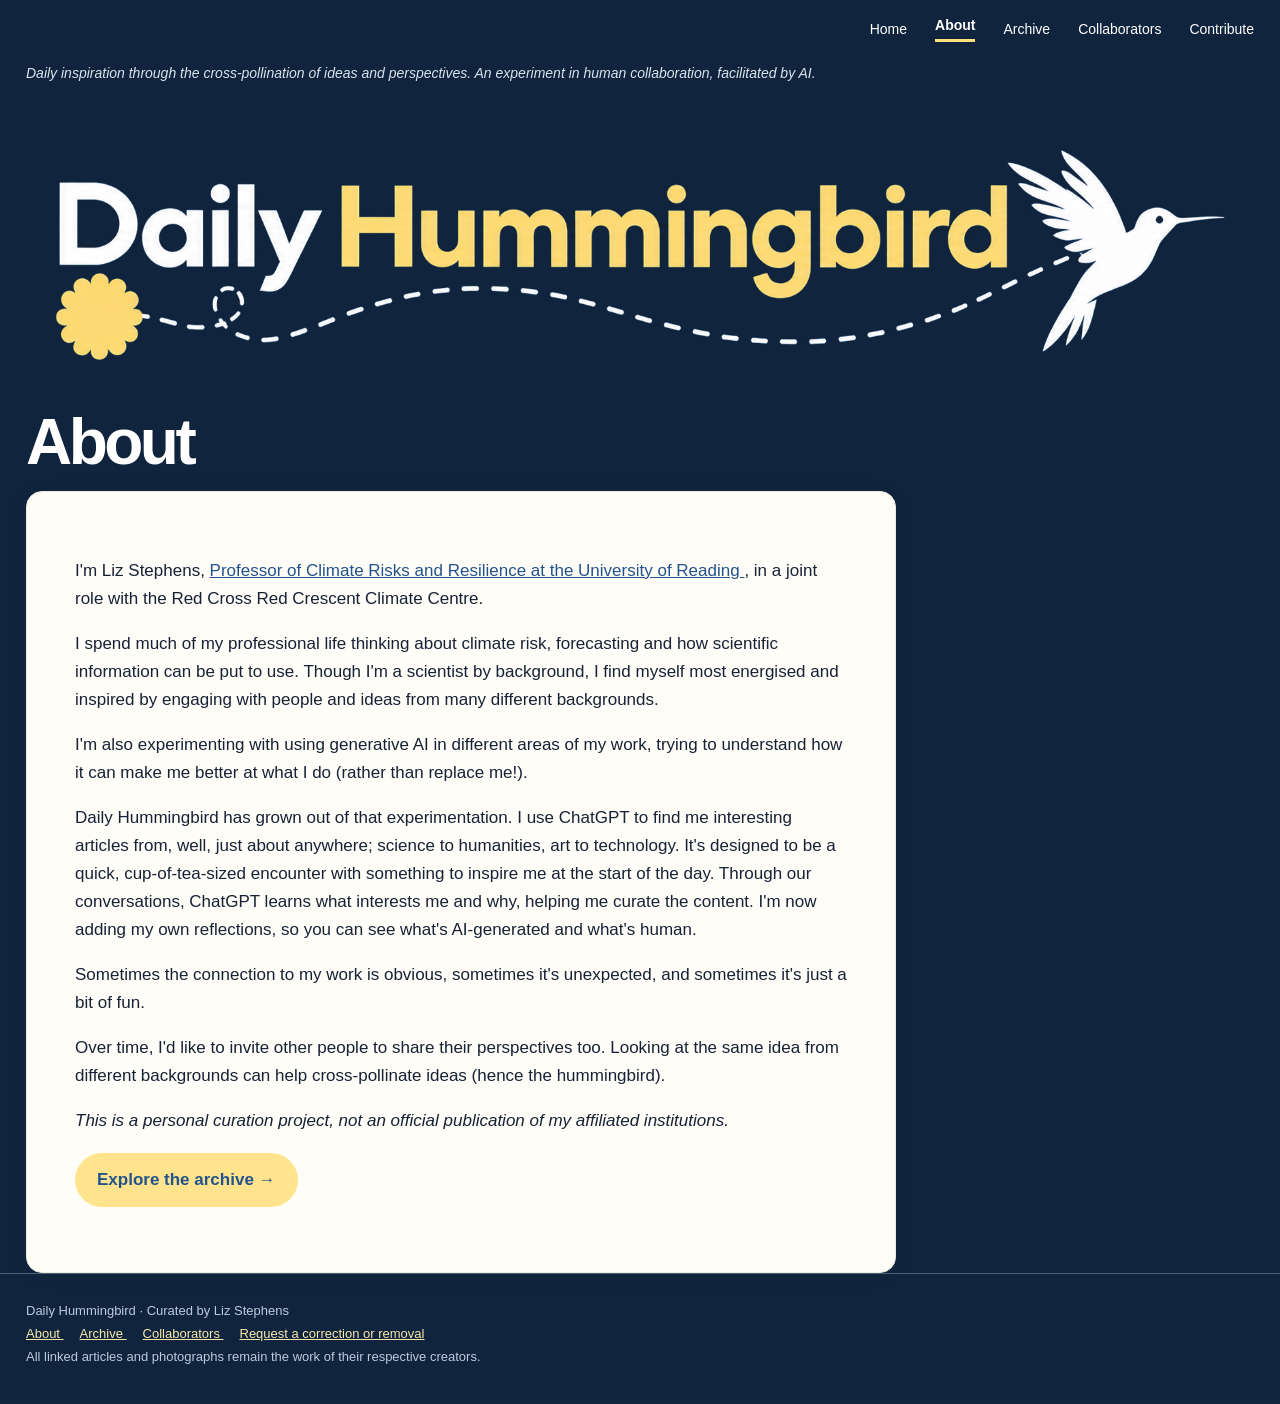
==== commit 2d6aa8c9: "Bust cached stylesheet for updated italic tagline" ====
--- a/about.html
+++ b/about.html
@@ -5,7 +5,7 @@
     <meta name="viewport" content="width=device-width, initial-scale=1">
     <meta name="theme-color" content="#10243d">
     <link rel="icon" type="image/svg+xml" href="assets/favicon.svg">
-    <link rel="stylesheet" href="styles.css">
+    <link rel="stylesheet" href="styles.css?v=20261029-2313">
     <title>
       About · Daily Hummingbird
     </title>
--- a/styles.css
+++ b/styles.css
@@ -224,3 +224,12 @@
 .archive-bubble-4{background:#d4dff3}
 .archive-bubble.is-active{border-color:#fff;box-shadow:0 0 0 2px #10243d inset}
 @media(max-width:600px){.archive-topic-bubbles{gap:9px;margin:23px 0}.archive-bubble{font-size:14px;min-height:40px;padding:9px 15px}}
+
+/* Editorial header: italic tagline beneath navigation, before brand artwork */
+.header-tagline.wrap{max-width:1280px;margin:0 auto;padding:5px 26px 0;color:#d8e3ed;font-style:italic;font-size:clamp(15px,1.45vw,18px);line-height:1.5;font-weight:400}
+.masthead .responsive-masthead{padding-top:30px}
+@media(max-width:650px){.header-tagline.wrap{padding:9px 17px 0;font-size:15px}.masthead .responsive-masthead{padding-top:24px}}
+
+/* Match italic tagline to top navigation link size. */
+.header-tagline.wrap{font-size:14px;font-style:italic}
+@media(max-width:650px){.header-tagline.wrap{font-size:12px;font-style:italic}}
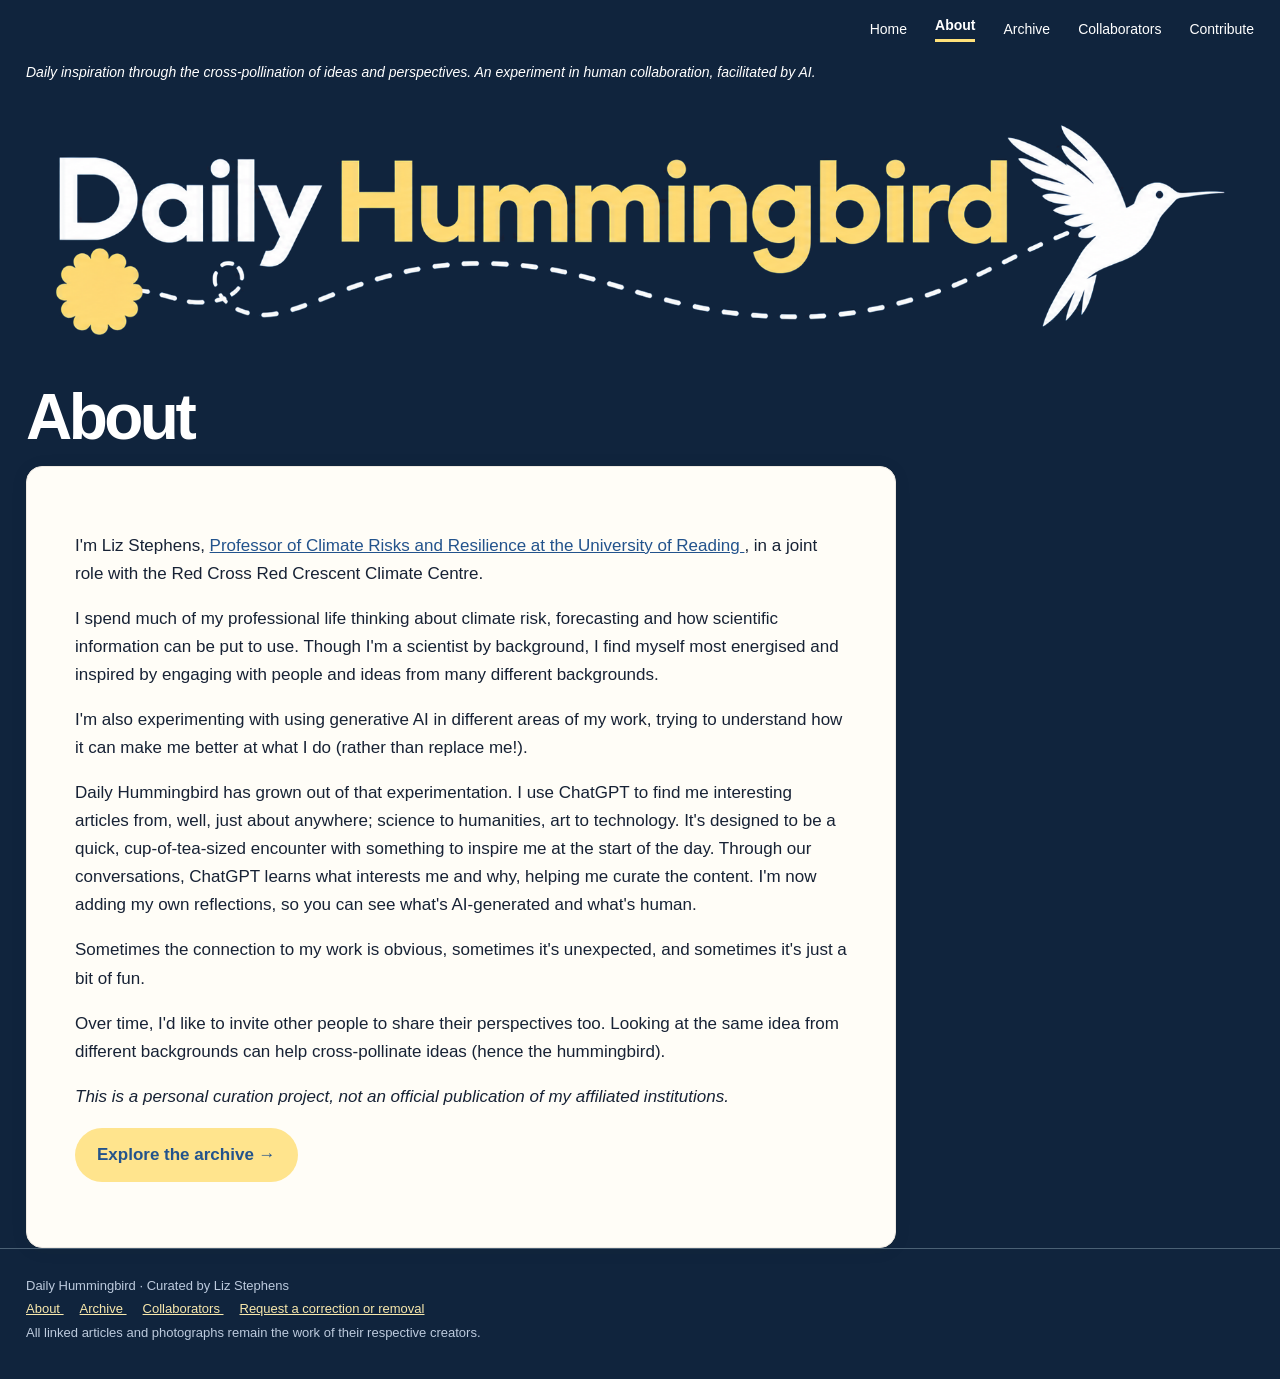
==== commit cfecc69b: "Refresh shared header styling on all pages" ====
--- a/about.html
+++ b/about.html
@@ -5,7 +5,7 @@
     <meta name="viewport" content="width=device-width, initial-scale=1">
     <meta name="theme-color" content="#10243d">
     <link rel="icon" type="image/svg+xml" href="assets/favicon.svg">
-    <link rel="stylesheet" href="styles.css?v=20261029-2313">
+    <link rel="stylesheet" href="styles.css?v=20261029-2317">
     <title>
       About · Daily Hummingbird
     </title>
--- a/styles.css
+++ b/styles.css
@@ -233,3 +233,8 @@
 /* Match italic tagline to top navigation link size. */
 .header-tagline.wrap{font-size:14px;font-style:italic}
 @media(max-width:650px){.header-tagline.wrap{font-size:12px;font-style:italic}}
+
+/* Tighten navigation tagline to banner and match link colour. */
+.header-tagline.wrap{color:#fff;padding-bottom:0;line-height:1.3}
+.masthead .responsive-masthead{padding-top:8px}
+@media(max-width:650px){.masthead .responsive-masthead{padding-top:6px}}
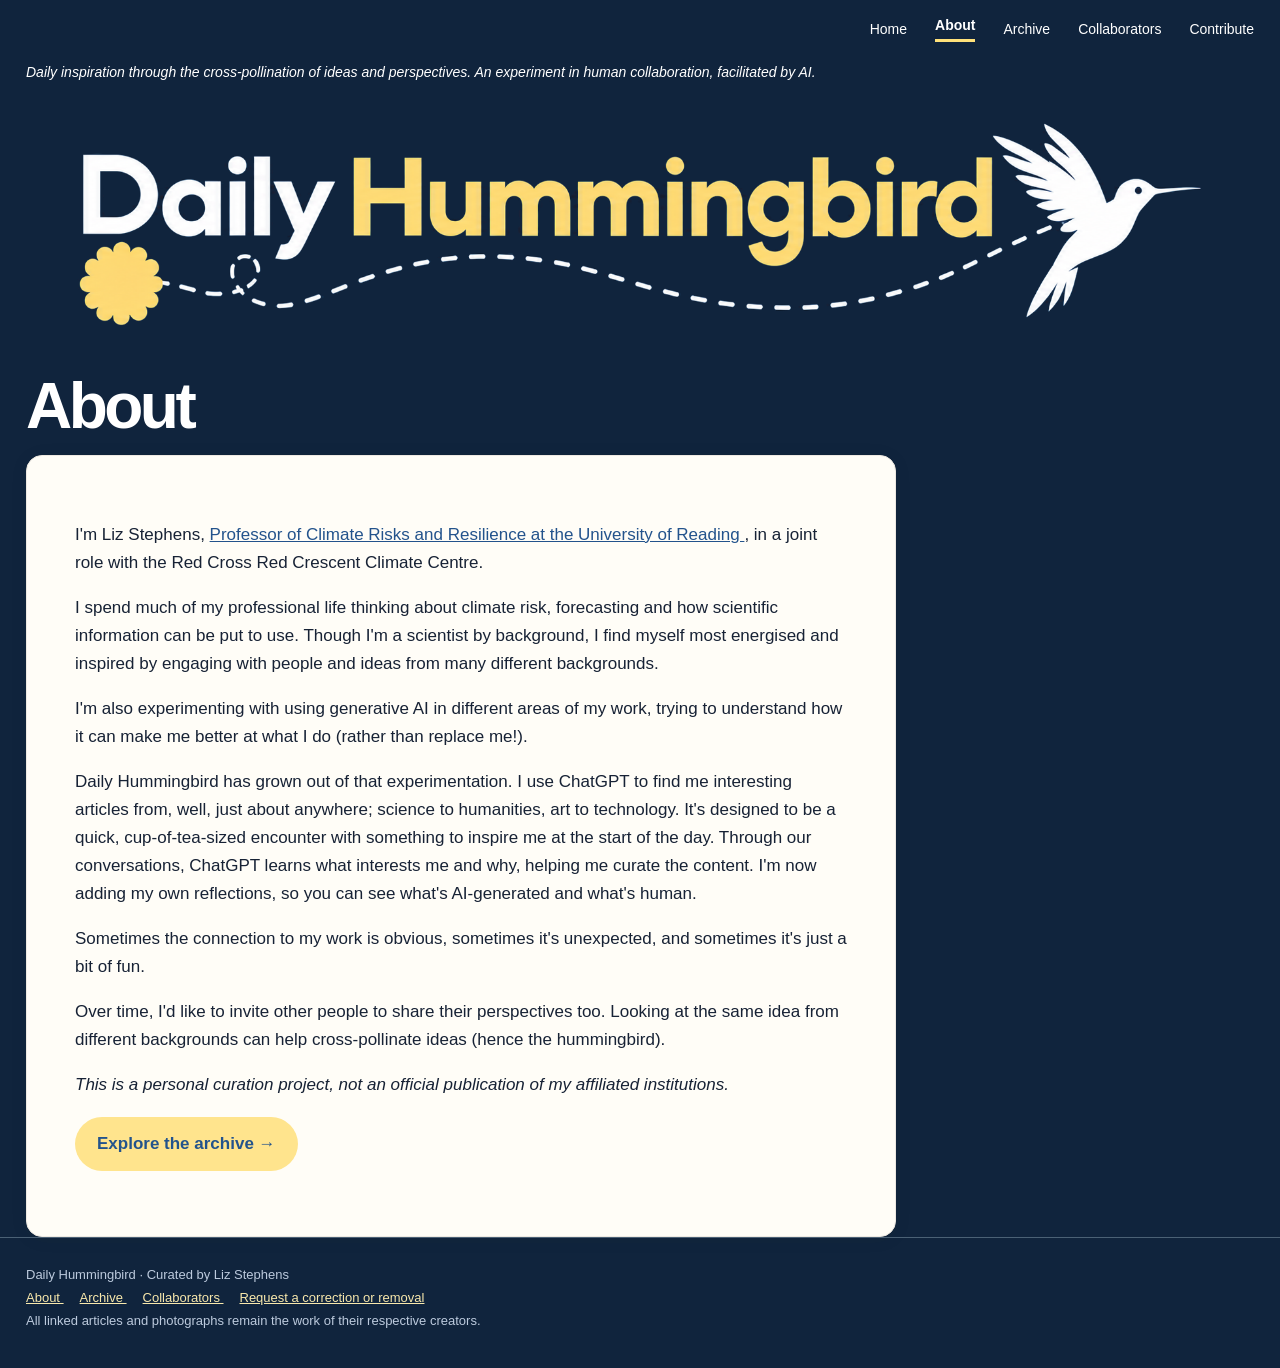
==== commit 77db30c7: "Refresh matched-width masthead CSS" ====
--- a/about.html
+++ b/about.html
@@ -5,7 +5,7 @@
     <meta name="viewport" content="width=device-width, initial-scale=1">
     <meta name="theme-color" content="#10243d">
     <link rel="icon" type="image/svg+xml" href="assets/favicon.svg">
-    <link rel="stylesheet" href="styles.css?v=20261029-2317">
+    <link rel="stylesheet" href="styles.css?v=20261031-mastwidth">
     <title>
       About · Daily Hummingbird
     </title>
--- a/styles.css
+++ b/styles.css
@@ -238,3 +238,61 @@
 .header-tagline.wrap{color:#fff;padding-bottom:0;line-height:1.3}
 .masthead .responsive-masthead{padding-top:8px}
 @media(max-width:650px){.masthead .responsive-masthead{padding-top:6px}}
+
+/* Topic tags sit with the photograph, balancing the editorial story columns. */
+.feature .feature-image .topic-tags{display:flex;flex-wrap:wrap;align-items:center;gap:9px;margin:0 0 14px}
+.feature .feature-image .topic-tags .tag{font-size:14px}
+@media(max-width:700px){.feature .feature-image .topic-tags{margin-bottom:12px}}
+
+/* Initials stand in for collaborator portraits pending approved photographs. */
+.collaborator-grid-refined .collaborator-initials{display:flex;align-items:center;justify-content:center;color:#f8fbff;font-size:21px;font-weight:650;letter-spacing:.04em;line-height:1}
+
+/* Discreet chronological discovery number beside the date */
+.discovery-number{margin-left:12px;font-weight:650;letter-spacing:.025em;white-space:nowrap;color:#10243d}
+
+/* Flowing magazine layout for both short and long discoveries. */
+.feature{display:block}
+.feature .story-main{padding:32px 32px 7px;color:#10243d}
+.story-heading{display:grid;grid-template-columns:minmax(0,56%) minmax(0,44%);column-gap:0;align-items:start}
+.story-heading-left{padding-right:30px;min-width:0}
+.story-heading .kicker{margin:0 0 18px;font-size:15px}
+.story-heading h2{font-size:clamp(34px,4vw,56px);line-height:1.08;margin:0 0 25px;letter-spacing:-.04em;font-weight:750}
+.story-heading .topic-tags{display:flex;flex-wrap:wrap;align-content:flex-start;gap:8px;margin:51px 0 0;padding-left:12px}
+.story-heading .topic-tags .tag{font-size:15px;padding:7px 13px;background:#fff5d1;border:1px solid #d4bb77;border-radius:25px;color:#10243d}
+.story-flow{display:flow-root;font-size:clamp(17px,1.65vw,20px);line-height:1.65}
+.story-flow .story-photo{float:right;width:43%;margin:0 0 25px 32px}
+.story-photo img{display:block;width:100%;height:auto;max-height:360px;object-fit:cover;border-radius:10px}
+.story-photo .visual-caption{position:static;background:transparent;padding:8px 2px 0;color:#675f51;font-size:11px;line-height:1.4}
+.story-photo .visual-caption a{color:inherit;text-decoration:none;border-bottom:1px solid #bea975}
+.story-lead,.story-continuation{margin:0 0 16px;white-space:pre-line}
+.story-lead{font-weight:600}
+.story-flow .story-continuation{font-weight:400}
+.story-main .source-links{font-size:clamp(17px,1.65vw,20px);margin:6px 0 12px}
+.feature .feature-details{grid-column:auto;margin:0;padding:16px 32px 18px}
+.feature>.meta{padding:4px 32px 25px}
+@media(max-width:700px){
+ .feature .story-main{padding:23px 23px 8px}
+ .story-heading{display:block}
+ .story-heading-left{padding-right:0}
+ .story-heading h2{margin-bottom:12px}
+ .story-heading .topic-tags{padding-left:0;margin:0 0 20px}
+ .story-flow .story-photo{float:none;width:100%;margin:0 0 21px}
+ .story-photo img{max-height:none}
+ .feature .feature-details{padding:12px 23px 18px}
+}
+
+/* At split-screen widths, give tags a full row instead of squeezing them into
+   the title column; the image still starts level with the opening text. */
+@media(min-width:701px) and (max-width:1150px){
+ .story-heading{display:block}
+ .story-heading-left{padding-right:0}
+ .story-heading h2{margin-bottom:16px}
+ .story-heading .topic-tags{padding-left:0;margin:0 0 22px;gap:8px}
+}
+
+/* Keep artwork aligned with the main yellow feature's 1280px content container. */
+.masthead .responsive-masthead{width:100%;max-width:1280px;margin-left:auto;margin-right:auto}
+
+/* Exact alignment with .wrap's visible yellow card width. */
+.masthead .responsive-masthead{width:calc(100% - 52px);max-width:1228px}
+@media(max-width:520px){.masthead .responsive-masthead{width:calc(100% - 34px)}}
